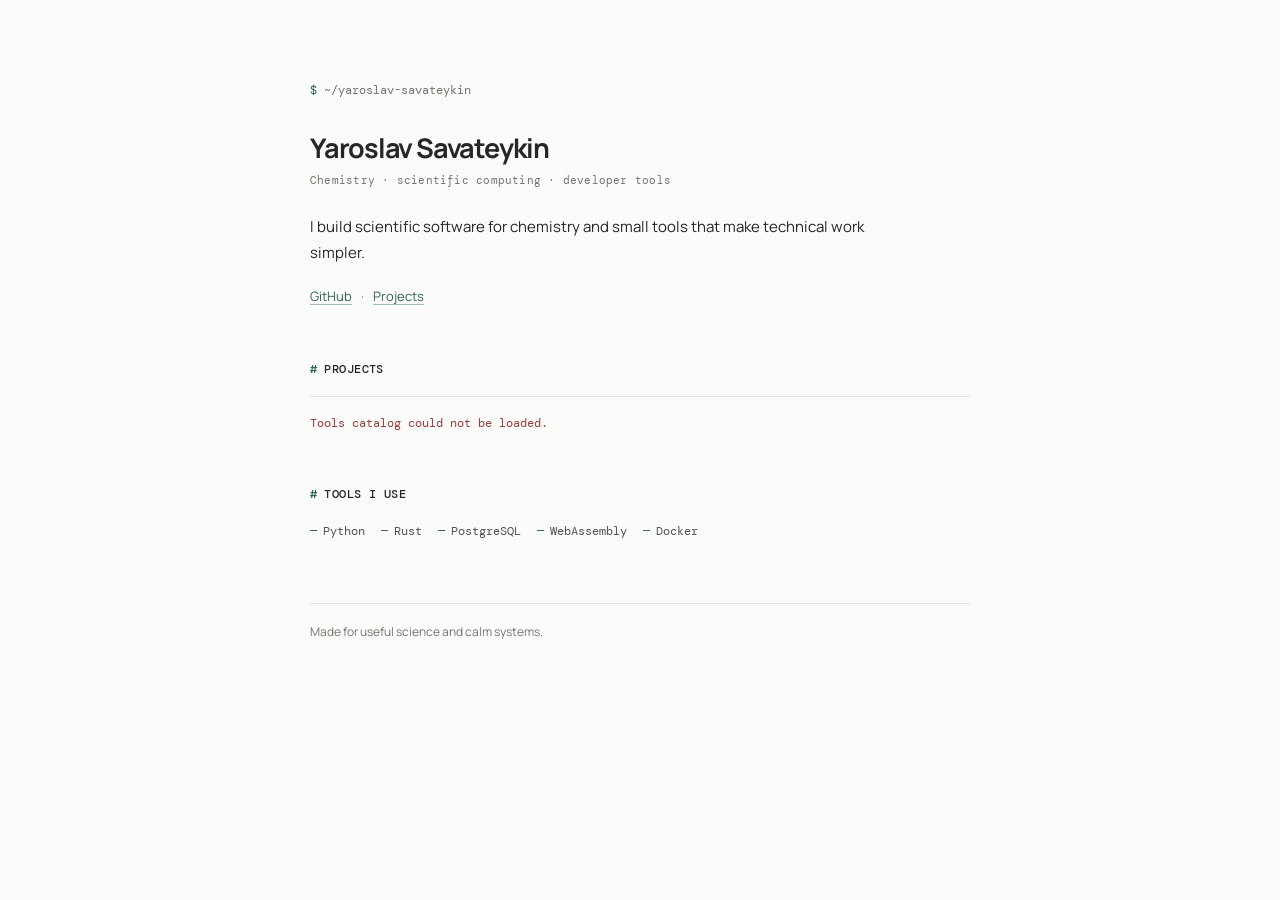
==== index.html @ 2f2c17c2 "chore: save current state before Ubuntu migration" ====
<!doctype html>
<html lang="en">
  <head>
    <meta charset="UTF-8" />
    <meta name="viewport" content="width=device-width, initial-scale=1.0" />
    <meta name="description" content="Yaroslav Savateykin — chemistry, scientific computing, and developer tools." />
    <title>Yaroslav Savateykin</title>
    <link rel="preconnect" href="https://fonts.googleapis.com" />
    <link rel="preconnect" href="https://fonts.gstatic.com" crossorigin />
    <link href="https://fonts.googleapis.com/css2?family=DM+Mono:wght@400;500&family=Manrope:wght@400;500;600;700&display=swap" rel="stylesheet" />
    <link rel="stylesheet" href="styles.css" />
  </head>
  <body>
    <main class="page" aria-labelledby="page-title">
      <header class="intro" id="top">
        <p class="path">~/yaroslav-savateykin</p>
        <h1 id="page-title">Yaroslav Savateykin</h1>
        <p class="role">Chemistry · scientific computing · developer tools</p>
        <p>I build scientific software for chemistry and small tools that make technical work simpler.</p>
        <p class="links"><a href="https://github.com/yaroslavsavateykin" target="_blank" rel="noreferrer">GitHub</a> <span aria-hidden="true">·</span> <a href="#projects">Projects</a></p>
      </header>

      <section id="projects" aria-labelledby="projects-title">
        <h2 id="projects-title">Projects</h2>
        <div class="projects" id="tools-grid" aria-live="polite"><p class="loading">Loading projects…</p></div>
      </section>

      <section aria-labelledby="tools-title">
        <h2 id="tools-title">Tools I use</h2>
        <ul class="stack">
          <li>Python</li>
          <li>Rust</li>
          <li>PostgreSQL</li>
          <li>WebAssembly</li>
          <li>Docker</li>
        </ul>
      </section>

      <footer>
        <p>Made for useful science and calm systems.</p>
      </footer>
    </main>
    <script src="script.js"></script>
  </body>
</html>
---- styles.css ----
:root { --ink: #262624; --muted: #73736e; --paper: #fbfbf9; --line: #e2e2de; --accent: #2e6656; }
* { box-sizing: border-box; }
html { scroll-behavior: smooth; }
body { margin: 0; background: var(--paper); color: var(--ink); font-family: "Manrope", Arial, sans-serif; font-size: 15px; line-height: 1.68; -webkit-font-smoothing: antialiased; }
a { color: var(--accent); text-decoration-color: #a4bdb4; text-underline-offset: 3px; transition: text-decoration-color .15s ease; }
a:hover { text-decoration-color: currentColor; }
a:focus-visible { outline: 2px solid var(--accent); outline-offset: 3px; border-radius: 2px; }
.page { width: min(660px, calc(100% - 48px)); padding: 80px 0 56px; margin: 0 auto; }
p { margin: 0 0 16px; } .path, .role, h2, .stack, .loading, .project-meta { font-family: "DM Mono", monospace; }
.path { margin-bottom: 31px; color: var(--muted); font-size: 12px; }.path::before { color: var(--accent); content: "$ "; }
h1, h2, h3 { margin-top: 0; } h1 { margin-bottom: 6px; font-size: 27px; font-weight: 700; line-height: 1.25; letter-spacing: -.045em; }
.role { margin-bottom: 25px; color: var(--muted); font-size: 11px; letter-spacing: .02em; }.intro > p:not(.path):not(.role):not(.links) { max-width: 590px; }
.links { margin-top: 21px; font-size: 13px; }.links span { margin: 0 6px; color: var(--muted); }
section { margin-top: 51px; } h2 { margin-bottom: 17px; font-size: 12px; font-weight: 500; letter-spacing: .035em; text-transform: uppercase; } h2::before { margin-right: 7px; color: var(--accent); content: "#"; }
.projects { border-top: 1px solid var(--line); }.tool-card { padding: 19px 0 18px; display: grid; grid-template-columns: minmax(145px, .75fr) minmax(0, 1.6fr) auto; gap: 16px; align-items: start; border-bottom: 1px solid var(--line); }
.card-heading { display: flex; flex-direction: column; gap: 5px; } h3 { margin: 0; font-size: 15px; line-height: 1.45; letter-spacing: -.02em; }.card-topline { color: var(--muted); font: 400 10px "DM Mono", monospace; text-transform: lowercase; }.tool-description { margin: 0; color: #51514d; font-size: 13px; line-height: 1.6; }.card-meta { display: flex; flex-direction: column; align-items: flex-end; gap: 8px; }.status { color: var(--muted); font: 400 10px "DM Mono", monospace; white-space: nowrap; }.status-progress { color: var(--accent); }.tool-card a { font: 500 11px "DM Mono", monospace; white-space: nowrap; }.tool-card a span { margin-left: 3px; }.tags { grid-column: 2 / 3; display: flex; flex-wrap: wrap; gap: 5px; margin-top: 0; }.tags span { color: var(--muted); font: 400 10px "DM Mono", monospace; }.tags span:not(:last-child)::after { margin-left: 5px; color: var(--line); content: "/"; }
.stack { display: flex; flex-wrap: wrap; gap: 7px 16px; margin: 0; padding: 0; list-style: none; color: #51514d; font-size: 12px; }.stack li::before { margin-right: 6px; color: var(--accent); content: "—"; }
.loading { margin: 16px 0; color: var(--muted); font-size: 12px; }.error { color: #963b3b; }footer { margin-top: 62px; padding-top: 18px; border-top: 1px solid var(--line); color: var(--muted); font-size: 12px; } footer p { margin: 0; }
@media (max-width: 560px) { .page { width: min(100% - 40px, 660px); padding-top: 56px; }.tool-card { grid-template-columns: minmax(0, 1fr) auto; row-gap: 10px; }.tool-description { grid-column: 1 / -1; }.tags { grid-column: 1 / -1; margin-top: 0; }.card-meta { gap: 7px; } }
@media (prefers-reduced-motion: reduce) { html { scroll-behavior: auto; } *, *::before, *::after { transition-duration: .01ms !important; } }
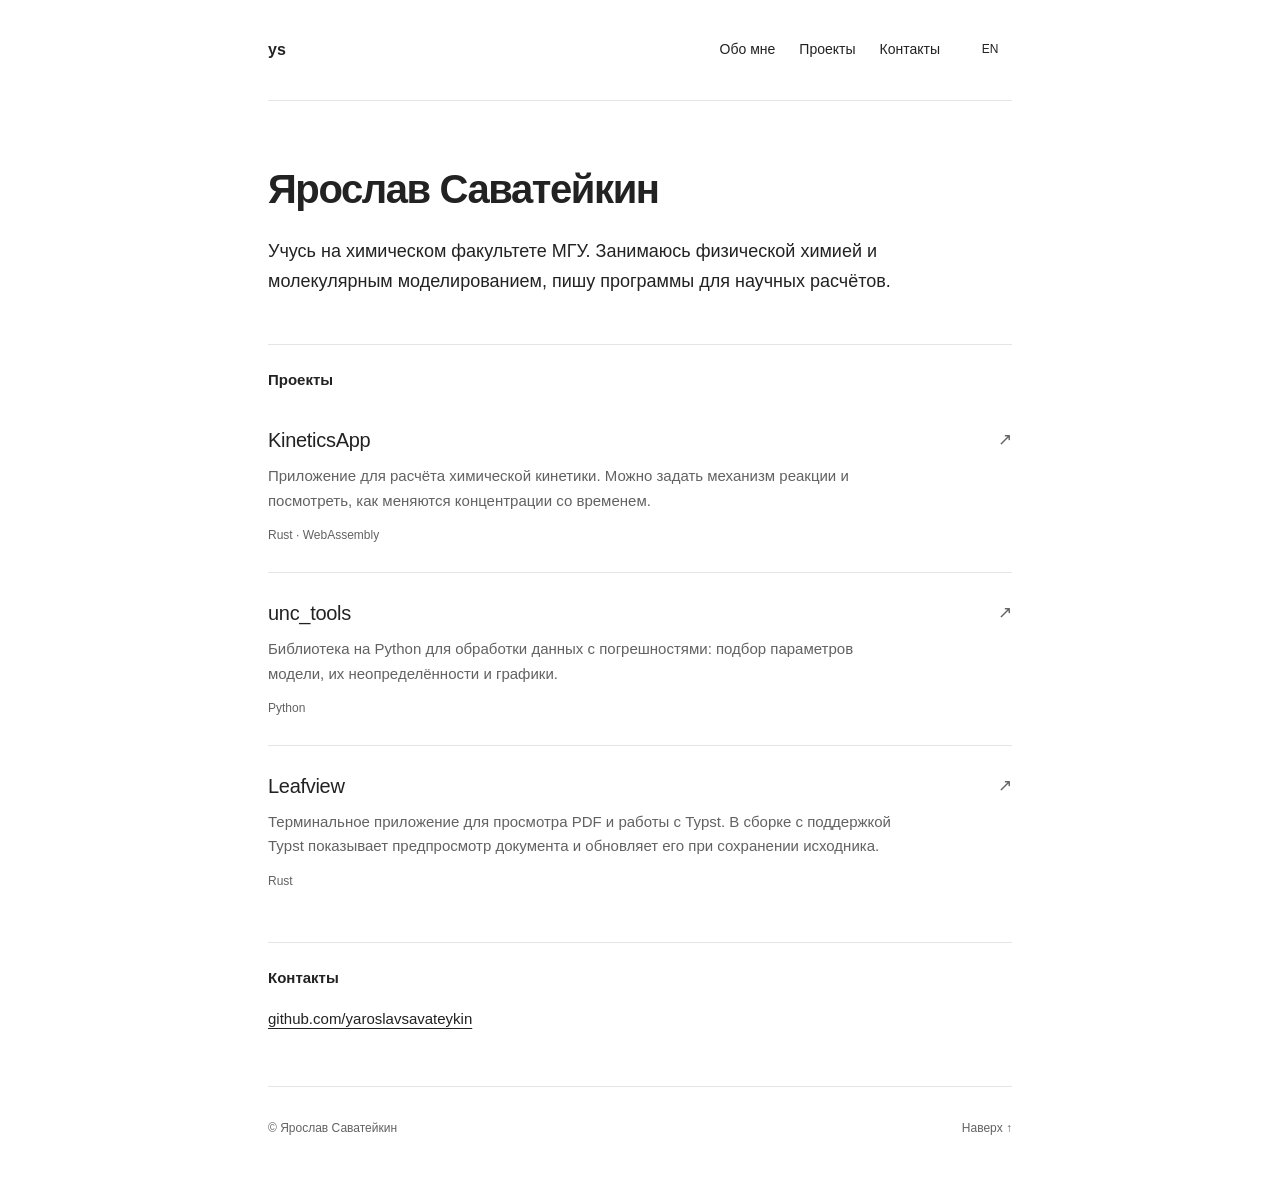
==== commit 15c9f149: "Publish minimal bilingual personal site" ====
--- a/index.html
+++ b/index.html
@@ -1,45 +1,68 @@
 <!doctype html>
-<html lang="en">
+<html lang="ru">
   <head>
-    <meta charset="UTF-8" />
-    <meta name="viewport" content="width=device-width, initial-scale=1.0" />
-    <meta name="description" content="Yaroslav Savateykin — chemistry, scientific computing, and developer tools." />
-    <title>Yaroslav Savateykin</title>
-    <link rel="preconnect" href="https://fonts.googleapis.com" />
-    <link rel="preconnect" href="https://fonts.gstatic.com" crossorigin />
-    <link href="https://fonts.googleapis.com/css2?family=DM+Mono:wght@400;500&family=Manrope:wght@400;500;600;700&display=swap" rel="stylesheet" />
-    <link rel="stylesheet" href="styles.css" />
+    <meta charset="utf-8">
+    <meta name="viewport" content="width=device-width, initial-scale=1">
+    <title>Ярослав Саватейкин | Физическая химия и научные вычисления</title>
+    <meta name="description" content="Ярослав Саватейкин, студент химического факультета МГУ. Физическая химия, молекулярное моделирование и научное программное обеспечение.">
+    <meta name="theme-color" content="#ffffff">
+    <meta property="og:title" content="Ярослав Саватейкин | Физическая химия и научные вычисления">
+    <meta property="og:description" content="Ярослав Саватейкин, студент химического факультета МГУ. Физическая химия, молекулярное моделирование и научное программное обеспечение.">
+    <meta property="og:type" content="website">
+    <meta property="og:url" content="https://savateykin.ru/">
+    <meta property="og:locale" content="ru_RU">
+    <meta property="og:locale:alternate" content="en_US">
+    <link rel="canonical" href="https://savateykin.ru/">
+    <link rel="alternate" hreflang="ru" href="https://savateykin.ru/">
+    <link rel="alternate" hreflang="en" href="https://savateykin.ru/en/">
+    <link rel="alternate" hreflang="x-default" href="https://savateykin.ru/">
+    <link rel="icon" href="/favicon.svg" type="image/svg+xml">
+    <link rel="stylesheet" href="/styles.css">
+    <script src="/script.js" defer></script>
   </head>
-  <body>
-    <main class="page" aria-labelledby="page-title">
-      <header class="intro" id="top">
-        <p class="path">~/yaroslav-savateykin</p>
-        <h1 id="page-title">Yaroslav Savateykin</h1>
-        <p class="role">Chemistry · scientific computing · developer tools</p>
-        <p>I build scientific software for chemistry and small tools that make technical work simpler.</p>
-        <p class="links"><a href="https://github.com/yaroslavsavateykin" target="_blank" rel="noreferrer">GitHub</a> <span aria-hidden="true">·</span> <a href="#projects">Projects</a></p>
+  <body id="top">
+    <a class="skip" href="#main">К содержимому</a>
+    <div class="page">
+      <header class="header">
+        <a class="wordmark" href="/" aria-label="Ярослав Саватейкин">ys</a>
+        <nav aria-label="Основная навигация">
+          <a href="#about">Обо мне</a>
+          <a href="#projects">Проекты</a>
+          <a href="#contact">Контакты</a>
+        </nav>
+        <a class="language-switch" href="/en/" lang="en" hreflang="en" aria-label="Switch to English">EN</a>
       </header>
-
-      <section id="projects" aria-labelledby="projects-title">
-        <h2 id="projects-title">Projects</h2>
-        <div class="projects" id="tools-grid" aria-live="polite"><p class="loading">Loading projects…</p></div>
-      </section>
-
-      <section aria-labelledby="tools-title">
-        <h2 id="tools-title">Tools I use</h2>
-        <ul class="stack">
-          <li>Python</li>
-          <li>Rust</li>
-          <li>PostgreSQL</li>
-          <li>WebAssembly</li>
-          <li>Docker</li>
-        </ul>
-      </section>
-
-      <footer>
-        <p>Made for useful science and calm systems.</p>
-      </footer>
-    </main>
-    <script src="script.js"></script>
+      <main id="main">
+        <section class="hero" id="about" aria-labelledby="name">
+          <h1 id="name">Ярослав Саватейкин</h1>
+          <p class="lead hero-intro">Учусь на химическом факультете МГУ. Занимаюсь физической химией и молекулярным моделированием, пишу программы для научных расчётов.</p>
+        </section>
+        <section class="section" id="projects" aria-labelledby="projects-title">
+          <div class="section-title"><h2 id="projects-title">Проекты</h2></div>
+          <ul class="project-list">
+          <li class="project">
+            <h3><a class="project-heading" href="https://kinetics-app.ru" target="_blank" rel="noopener noreferrer">KineticsApp<span aria-hidden="true">↗</span></a></h3>
+            <p>Приложение для расчёта химической кинетики. Можно задать механизм реакции и посмотреть, как меняются концентрации со временем.</p>
+            <small class="tag">Rust · WebAssembly</small>
+          </li>
+          <li class="project">
+            <h3><a class="project-heading" href="https://github.com/yaroslavsavateykin/unc_tools" target="_blank" rel="noopener noreferrer">unc_tools<span aria-hidden="true">↗</span></a></h3>
+            <p>Библиотека на Python для обработки данных с погрешностями: подбор параметров модели, их неопределённости и графики.</p>
+            <small class="tag">Python</small>
+          </li>
+          <li class="project">
+            <h3><a class="project-heading" href="https://github.com/yaroslavsavateykin/leafview" target="_blank" rel="noopener noreferrer">Leafview<span aria-hidden="true">↗</span></a></h3>
+            <p>Терминальное приложение для просмотра PDF и работы с Typst. В сборке с поддержкой Typst показывает предпросмотр документа и обновляет его при сохранении исходника.</p>
+            <small class="tag">Rust</small>
+          </li>
+          </ul>
+        </section>
+        <section class="section contact" id="contact" aria-labelledby="contact-title">
+          <div class="section-title"><h2 id="contact-title">Контакты</h2></div>
+          <p><a href="https://github.com/yaroslavsavateykin" target="_blank" rel="noopener noreferrer">github.com/yaroslavsavateykin</a></p>
+        </section>
+      </main>
+      <footer><span>© Ярослав Саватейкин</span><a href="#top">Наверх ↑</a></footer>
+    </div>
   </body>
 </html>
--- a/styles.css
+++ b/styles.css
@@ -1,20 +1,90 @@
-:root { --ink: #262624; --muted: #73736e; --paper: #fbfbf9; --line: #e2e2de; --accent: #2e6656; }
+:root {
+  color-scheme: light;
+  --paper: #fff;
+  --ink: #222;
+  --muted: #626262;
+  --line: #e5e5e5;
+  --sans: -apple-system, BlinkMacSystemFont, "Segoe UI", Arial, sans-serif;
+}
+
 * { box-sizing: border-box; }
-html { scroll-behavior: smooth; }
-body { margin: 0; background: var(--paper); color: var(--ink); font-family: "Manrope", Arial, sans-serif; font-size: 15px; line-height: 1.68; -webkit-font-smoothing: antialiased; }
-a { color: var(--accent); text-decoration-color: #a4bdb4; text-underline-offset: 3px; transition: text-decoration-color .15s ease; }
-a:hover { text-decoration-color: currentColor; }
-a:focus-visible { outline: 2px solid var(--accent); outline-offset: 3px; border-radius: 2px; }
-.page { width: min(660px, calc(100% - 48px)); padding: 80px 0 56px; margin: 0 auto; }
-p { margin: 0 0 16px; } .path, .role, h2, .stack, .loading, .project-meta { font-family: "DM Mono", monospace; }
-.path { margin-bottom: 31px; color: var(--muted); font-size: 12px; }.path::before { color: var(--accent); content: "$ "; }
-h1, h2, h3 { margin-top: 0; } h1 { margin-bottom: 6px; font-size: 27px; font-weight: 700; line-height: 1.25; letter-spacing: -.045em; }
-.role { margin-bottom: 25px; color: var(--muted); font-size: 11px; letter-spacing: .02em; }.intro > p:not(.path):not(.role):not(.links) { max-width: 590px; }
-.links { margin-top: 21px; font-size: 13px; }.links span { margin: 0 6px; color: var(--muted); }
-section { margin-top: 51px; } h2 { margin-bottom: 17px; font-size: 12px; font-weight: 500; letter-spacing: .035em; text-transform: uppercase; } h2::before { margin-right: 7px; color: var(--accent); content: "#"; }
-.projects { border-top: 1px solid var(--line); }.tool-card { padding: 19px 0 18px; display: grid; grid-template-columns: minmax(145px, .75fr) minmax(0, 1.6fr) auto; gap: 16px; align-items: start; border-bottom: 1px solid var(--line); }
-.card-heading { display: flex; flex-direction: column; gap: 5px; } h3 { margin: 0; font-size: 15px; line-height: 1.45; letter-spacing: -.02em; }.card-topline { color: var(--muted); font: 400 10px "DM Mono", monospace; text-transform: lowercase; }.tool-description { margin: 0; color: #51514d; font-size: 13px; line-height: 1.6; }.card-meta { display: flex; flex-direction: column; align-items: flex-end; gap: 8px; }.status { color: var(--muted); font: 400 10px "DM Mono", monospace; white-space: nowrap; }.status-progress { color: var(--accent); }.tool-card a { font: 500 11px "DM Mono", monospace; white-space: nowrap; }.tool-card a span { margin-left: 3px; }.tags { grid-column: 2 / 3; display: flex; flex-wrap: wrap; gap: 5px; margin-top: 0; }.tags span { color: var(--muted); font: 400 10px "DM Mono", monospace; }.tags span:not(:last-child)::after { margin-left: 5px; color: var(--line); content: "/"; }
-.stack { display: flex; flex-wrap: wrap; gap: 7px 16px; margin: 0; padding: 0; list-style: none; color: #51514d; font-size: 12px; }.stack li::before { margin-right: 6px; color: var(--accent); content: "—"; }
-.loading { margin: 16px 0; color: var(--muted); font-size: 12px; }.error { color: #963b3b; }footer { margin-top: 62px; padding-top: 18px; border-top: 1px solid var(--line); color: var(--muted); font-size: 12px; } footer p { margin: 0; }
-@media (max-width: 560px) { .page { width: min(100% - 40px, 660px); padding-top: 56px; }.tool-card { grid-template-columns: minmax(0, 1fr) auto; row-gap: 10px; }.tool-description { grid-column: 1 / -1; }.tags { grid-column: 1 / -1; margin-top: 0; }.card-meta { gap: 7px; } }
-@media (prefers-reduced-motion: reduce) { html { scroll-behavior: auto; } *, *::before, *::after { transition-duration: .01ms !important; } }
+html { scroll-padding-top: 24px; }
+body {
+  margin: 0;
+  background: var(--paper);
+  color: var(--ink);
+  font: 16px/1.65 var(--sans);
+  -webkit-font-smoothing: antialiased;
+}
+::selection { background: #e3e3e3; }
+a { color: inherit; text-underline-offset: 4px; text-decoration-thickness: 1px; }
+a:hover { text-decoration: underline; }
+a:focus-visible { outline: 2px solid var(--ink); outline-offset: 5px; }
+.page { max-width: 808px; padding: 0 32px; margin: auto; }
+.header {
+  display: flex;
+  align-items: center;
+  gap: 28px;
+  padding: 28px 0;
+  border-bottom: 1px solid var(--line);
+}
+.wordmark { font-size: 16px; font-weight: 600; text-decoration: none; }
+nav { display: flex; gap: 24px; margin-left: auto; font-size: 14px; }
+nav a { display: inline-flex; align-items: center; min-height: 44px; text-decoration: none; }
+.language-switch {
+  display: inline-grid;
+  place-items: center;
+  min-width: 44px;
+  min-height: 44px;
+  font-size: 12px;
+  text-decoration: none;
+}
+.hero { padding-top: 64px; }
+h1 { font-size: clamp(30px, 4.5vw, 40px); line-height: 1.2; letter-spacing: -.035em; font-weight: 600; margin: 0 0 24px; }
+.lead { font-size: 18px; line-height: 1.65; margin: 0; max-width: 640px; }
+.section { margin-top: 48px; border-top: 1px solid var(--line); padding-top: 24px; }
+.section-title h2 { font-size: 15px; line-height: 1.5; font-weight: 600; margin: 0 0 8px; }
+.project-list { list-style: none; margin: 0; padding: 0; }
+.project { padding: 24px 0; border-bottom: 1px solid var(--line); }
+.project:last-child { border-bottom: 0; padding-bottom: 0; }
+.project-heading { display: flex; justify-content: space-between; align-items: center; gap: 16px; text-decoration: none; min-height: 32px; }
+.project h3 { font-size: 20px; line-height: 1.4; font-weight: 500; margin: 0; letter-spacing: -.015em; }
+.project-heading > span { font-size: 17px; color: var(--muted); }
+.project p { font-size: 15px; color: var(--muted); margin: 8px 0; max-width: 640px; }
+.tag { font-size: 12px; color: var(--muted); }
+.contact { margin-bottom: 48px; }
+.contact p { margin: 12px 0 0; font-size: 15px; overflow-wrap: anywhere; }
+.contact p a { display: inline-block; padding: 6px 0; }
+footer {
+  border-top: 1px solid var(--line);
+  padding: 20px 0 28px;
+  display: flex;
+  align-items: center;
+  justify-content: space-between;
+  gap: 16px;
+  font-size: 12px;
+  color: var(--muted);
+}
+footer a { display: inline-flex; align-items: center; min-height: 44px; text-decoration: none; }
+.skip { position: absolute; left: 20px; top: -100px; padding: 10px; background: var(--paper); z-index: 10; }
+.skip:focus { top: 10px; }
+
+@media (max-width: 600px) {
+  .page { padding: 0 24px; }
+  .header { padding: 16px 0; gap: 16px; }
+  nav { gap: 16px; font-size: 12px; }
+  .hero { padding-top: 40px; }
+  .lead { font-size: 16px; }
+  .section { margin-top: 36px; }
+  .contact { margin-bottom: 32px; }
+}
+@media (max-width: 380px) {
+  .page { padding: 0 18px; }
+  .header { gap: 8px; }
+  nav { gap: 12px; }
+  .language-switch { min-width: 36px; }
+  footer { font-size: 11px; }
+}
+@media (prefers-reduced-motion: reduce) {
+  *, *::before, *::after { scroll-behavior: auto !important; transition: none !important; }
+}
